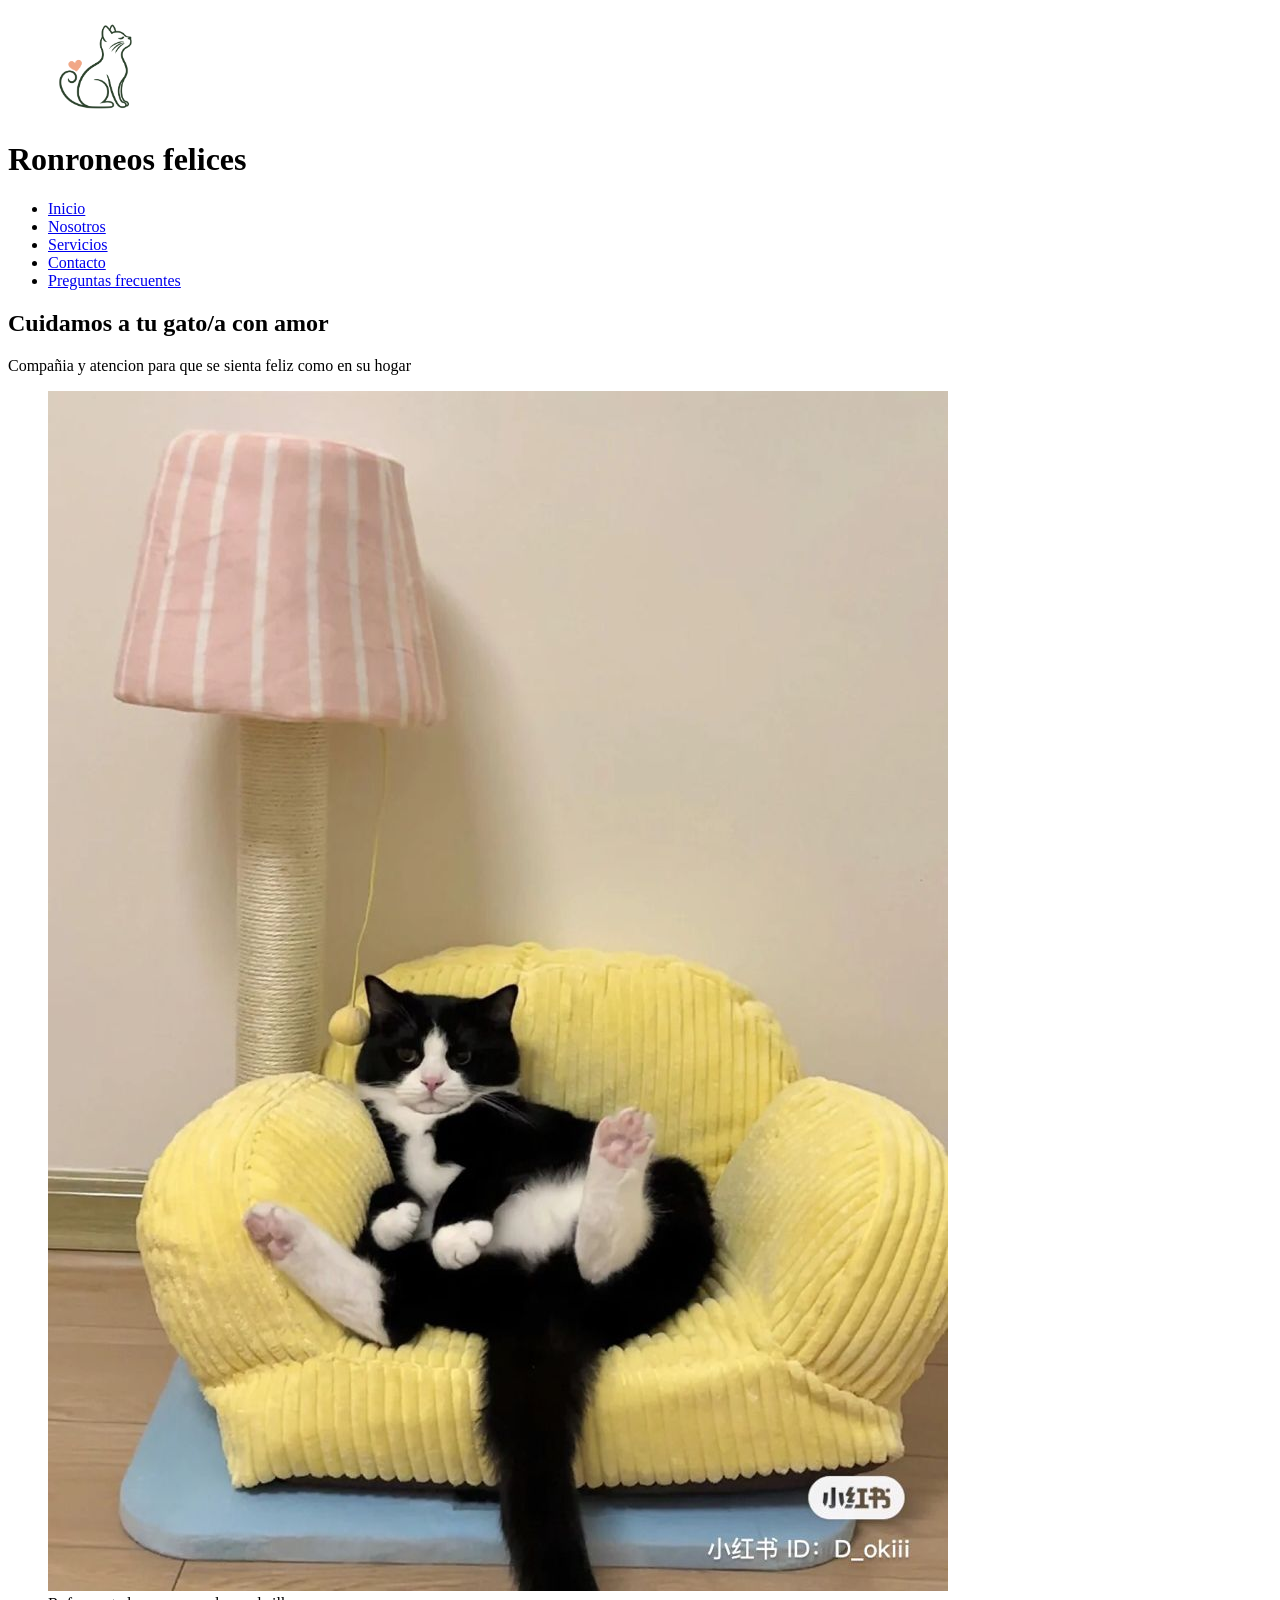
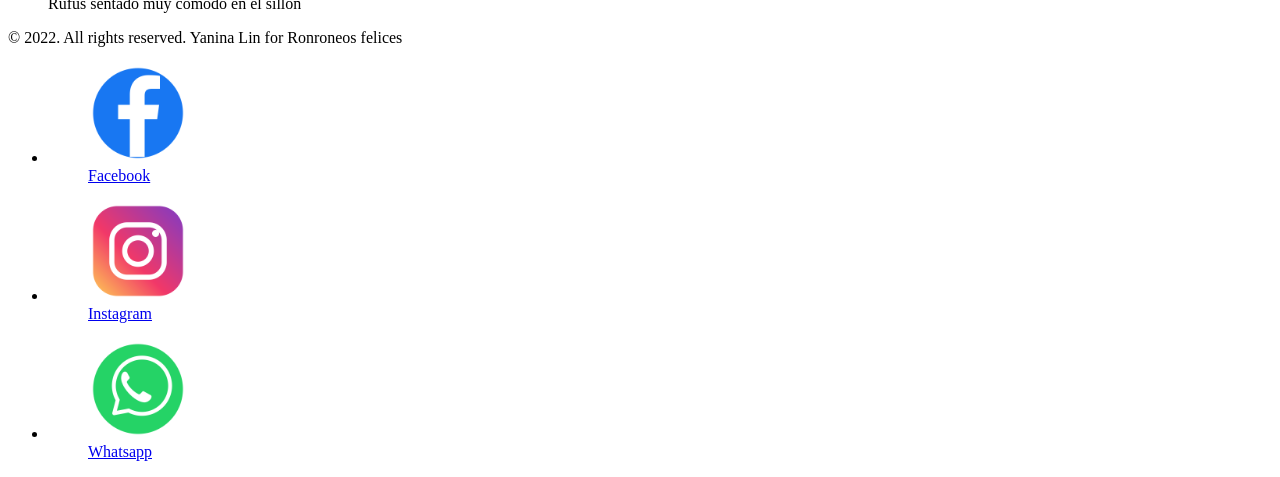
==== index.html @ 4c731172 "Sumo pag de preguntas frecuentes y figcaption" ====
<!DOCTYPE html>
<html lang="en">

<head>
    <meta charset="UTF-8">
    <meta name="viewport" content="width=device-width, initial-scale=1.0">
    <title>Ronroneos felices - Nuestro Sitio Web</title>
</head>

<body>
    <header>
        <figure>
            <img src="./img/logo-gatito.png" alt="" width="100" height="100">
        </figure>
        <h1>Ronroneos felices</h1>
        <nav>
            <ul>
                <li>
                    <a href="./index.html">Inicio</a>
                </li>
                <li>
                    <a href="./pages/nosotros.html">Nosotros</a>
                </li>
                <li>
                    <a href="./pages/servicios.html">Servicios</a>
                </li>
                <li>
                    <a href="./pages/contacto.html">Contacto</a>
                </li>
                <li>
                    <a href="./pages/preguntasfrecuentes.html"> Preguntas frecuentes</a>
                </li>
            </ul>
        </nav>
    </header>
    <main>
        <h2> Cuidamos a tu gato/a con amor</h2>
        <p> Compañia y atencion para que se sienta feliz como en su hogar</p>
        <figure>
            <img src=".//img/gato-en-sillon.jpg" alt="Un gato semi sentado descansando en un sillon amarillo" />
            <figcaption> Rufus sentado muy comodo en el sillon</figcaption>
        </figure>
    </main>
    <footer>
        <p>© 2022. All rights reserved. Yanina Lin for Ronroneos felices</p>
        <ul>
            <li>
                <a href="https://www.facebook.com/">
                    <figure>
                        <img src="./img/facebook.png" alt="logo de facebook" width="100" height="100">
                        <figcaption> Facebook</figcaption>
                    </figure>
                </a>
            </li>
            <li>
                <a href="https://www.instagram.com/">
                    <figure>
                        <img src="./img/instagram.png" alt="logo de instagram" width="100" height="100">
                        <figcaption> Instagram</figcaption>
                    </figure>
                </a>
            </li>
            <li>
                <a href="https://web.whatsapp.com/">
                    <figure>
                        <img src="./img/whatsapp.png" alt="logo de whatsapp" width="100" height="100">
                        <figcaption> Whatsapp</figcaption>
                    </figure>
                </a>
            </li>
        </ul>
    </footer>



</body>

</html>
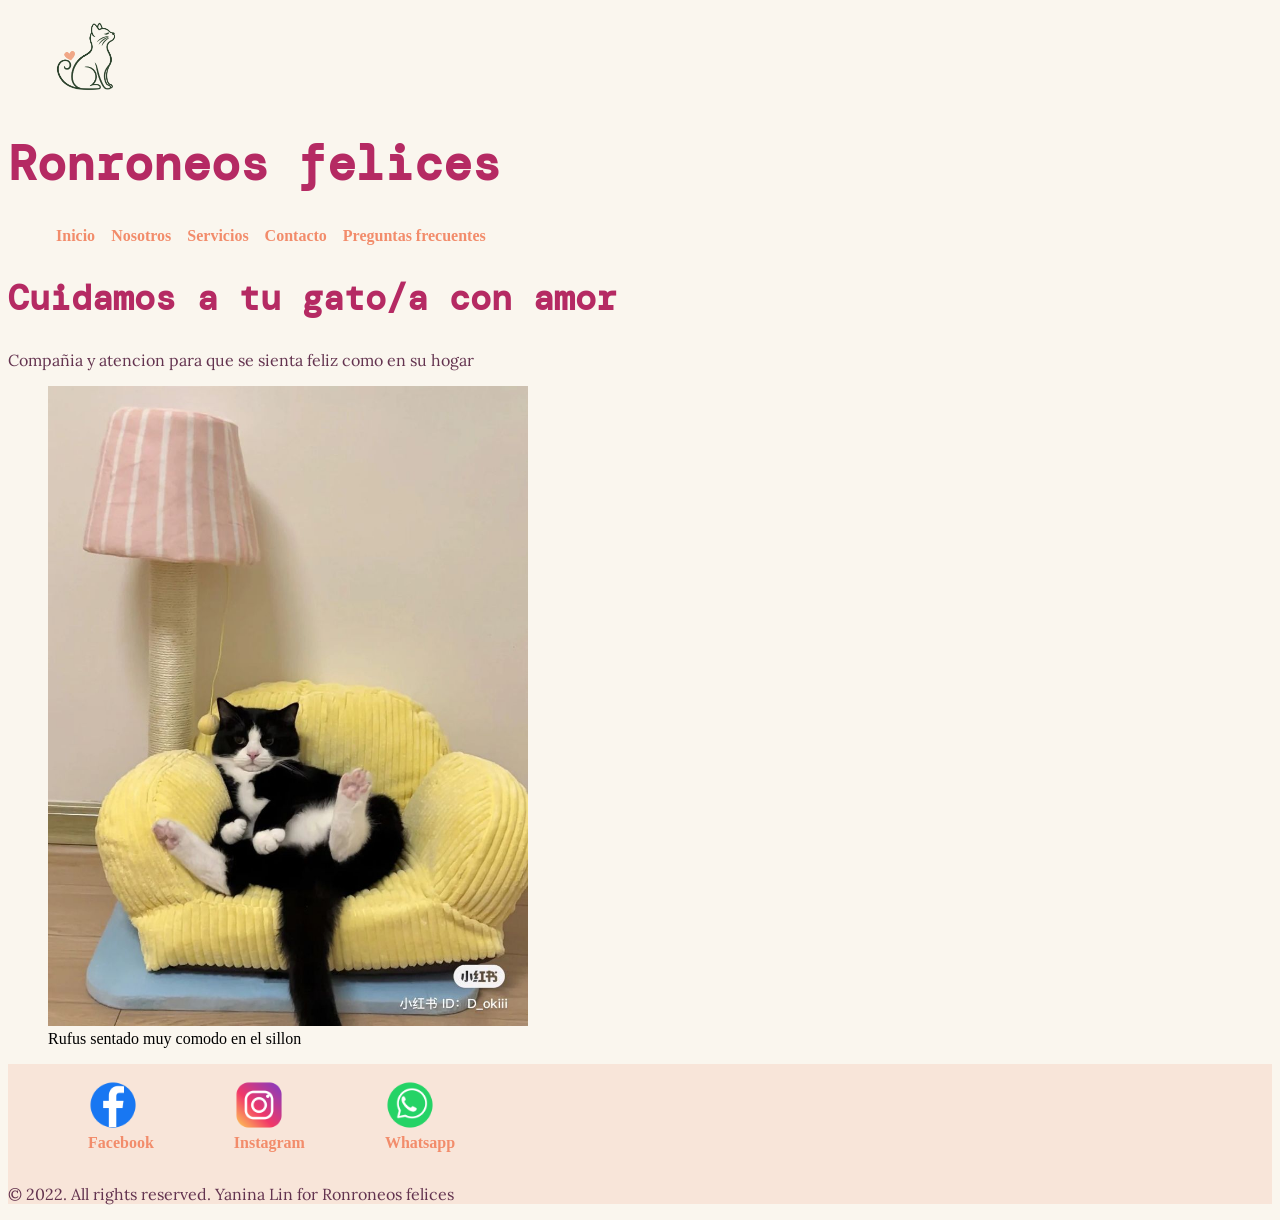
==== commit 5e03ddae: "estilo css" ====
--- a/index.html
+++ b/index.html
@@ -5,16 +5,17 @@
     <meta charset="UTF-8">
     <meta name="viewport" content="width=device-width, initial-scale=1.0">
     <title>Ronroneos felices - Nuestro Sitio Web</title>
+    <link rel="stylesheet" href="./style/style.css">
 </head>
 
 <body>
     <header>
         <figure>
-            <img src="./img/logo-gatito.png" alt="" width="100" height="100">
+            <img src="./img/logo-gatito.png" alt="logo de gato" class="logo">
         </figure>
         <h1>Ronroneos felices</h1>
         <nav>
-            <ul>
+            <ul class="menu-list">
                 <li>
                     <a href="./index.html">Inicio</a>
                 </li>
@@ -34,20 +35,25 @@
         </nav>
     </header>
     <main>
-        <h2> Cuidamos a tu gato/a con amor</h2>
-        <p> Compañia y atencion para que se sienta feliz como en su hogar</p>
-        <figure>
-            <img src=".//img/gato-en-sillon.jpg" alt="Un gato semi sentado descansando en un sillon amarillo" />
-            <figcaption> Rufus sentado muy comodo en el sillon</figcaption>
-        </figure>
+        <section>
+            <article>
+                <h2> Cuidamos a tu gato/a con amor</h2>
+                <p> Compañia y atencion para que se sienta feliz como en su hogar</p>
+                <figure>
+                    <img src=".//img/gato-en-sillon.jpg" alt="Un gato semi sentado descansando en un sillon amarillo"
+                        class="main-img" />
+                    <figcaption> Rufus sentado muy comodo en el sillon</figcaption>
+                </figure>
+            </article>
+        </section>
     </main>
-    <footer>
-        <p>© 2022. All rights reserved. Yanina Lin for Ronroneos felices</p>
-        <ul>
+    <footer class="footer">
+
+        <ul class="redes-list">
             <li>
                 <a href="https://www.facebook.com/">
                     <figure>
-                        <img src="./img/facebook.png" alt="logo de facebook" width="100" height="100">
+                        <img src="./img/facebook.png" alt="logo de facebook" class="redes" />
                         <figcaption> Facebook</figcaption>
                     </figure>
                 </a>
@@ -55,7 +61,7 @@
             <li>
                 <a href="https://www.instagram.com/">
                     <figure>
-                        <img src="./img/instagram.png" alt="logo de instagram" width="100" height="100">
+                        <img src="./img/instagram.png" alt="logo de instagram" class="redes" />
                         <figcaption> Instagram</figcaption>
                     </figure>
                 </a>
@@ -63,12 +69,13 @@
             <li>
                 <a href="https://web.whatsapp.com/">
                     <figure>
-                        <img src="./img/whatsapp.png" alt="logo de whatsapp" width="100" height="100">
+                        <img src="./img/whatsapp.png" alt="logo de whatsapp" class="redes" />
                         <figcaption> Whatsapp</figcaption>
                     </figure>
                 </a>
             </li>
         </ul>
+        <p>© 2022. All rights reserved. Yanina Lin for Ronroneos felices</p>
     </footer>
 
 
--- a/style/style.css
+++ b/style/style.css
@@ -0,0 +1,105 @@
+@import url('https://fonts.googleapis.com/css2?family=DM+Mono:ital,wght@0,300;0,400;0,500;1,300;1,400;1,500&family=Lora:ital,wght@0,400..700;1,400..700&display=swap');
+
+/* variables globales */
+:root {
+    --font-ppal: 'DM Mono', sans-serif;
+    --font-sec: 'Lora', arial;
+    --bg-ppal: #FAF6EE;
+    /* Crema: fondo principal */
+    --bg-sec: #F8E5D9;
+    /* Durazno claro: fondo del footer */
+    --titles: #B52A63;
+    /* Rosa frambuesa: títulos y menú */
+    --text: #63334F;
+    /* Ciruela: párrafos y pies de foto */
+    --accent: #F28C6B;
+    /* Coral suave: subrayados y detalles */
+}
+
+/* Reset */
+body {
+    background-color: var(--bg-ppal);
+}
+
+a {
+    color: var(--accent);
+    text-decoration: none;
+}
+
+/* titulos */
+h1,
+h2,
+h3 {
+    font-family: var(--font-ppal);
+    color: var(--titles);
+}
+
+h1 {
+    font-size: 3rem;
+}
+
+h2 {
+    font-size: 2.2rem;
+}
+
+h3 {
+    font-size: 2rem;
+}
+
+/* textos */
+p {
+    font-family: var(--font-sec);
+    color: var(--text);
+    font: size 1.1rem;
+}
+
+/* quitar lista */
+ul {
+    list-style: none;
+}
+
+/* preguntas frecuentes */
+.preguntasfrecuentes {
+    padding: 0 24px;
+}
+
+/* tamaño de imagen */
+.logo {
+    width: 80px;
+    height: auto;
+}
+
+.main-img {
+    width: 480px;
+    height: auto;
+}
+
+
+/* header */
+.menu-list {
+    display: flex;
+}
+
+.menu-list a {
+    padding: 0.5rem;
+    font-weight: 600;
+}
+
+/* footer */
+.redes {
+    width: 50px;
+    height: auto;
+}
+
+.redes-list {
+    display: flex;
+}
+
+.redes-list a {
+    font-weight: 600;
+
+}
+
+.footer {
+    background-color: var(--bg-sec);
+}
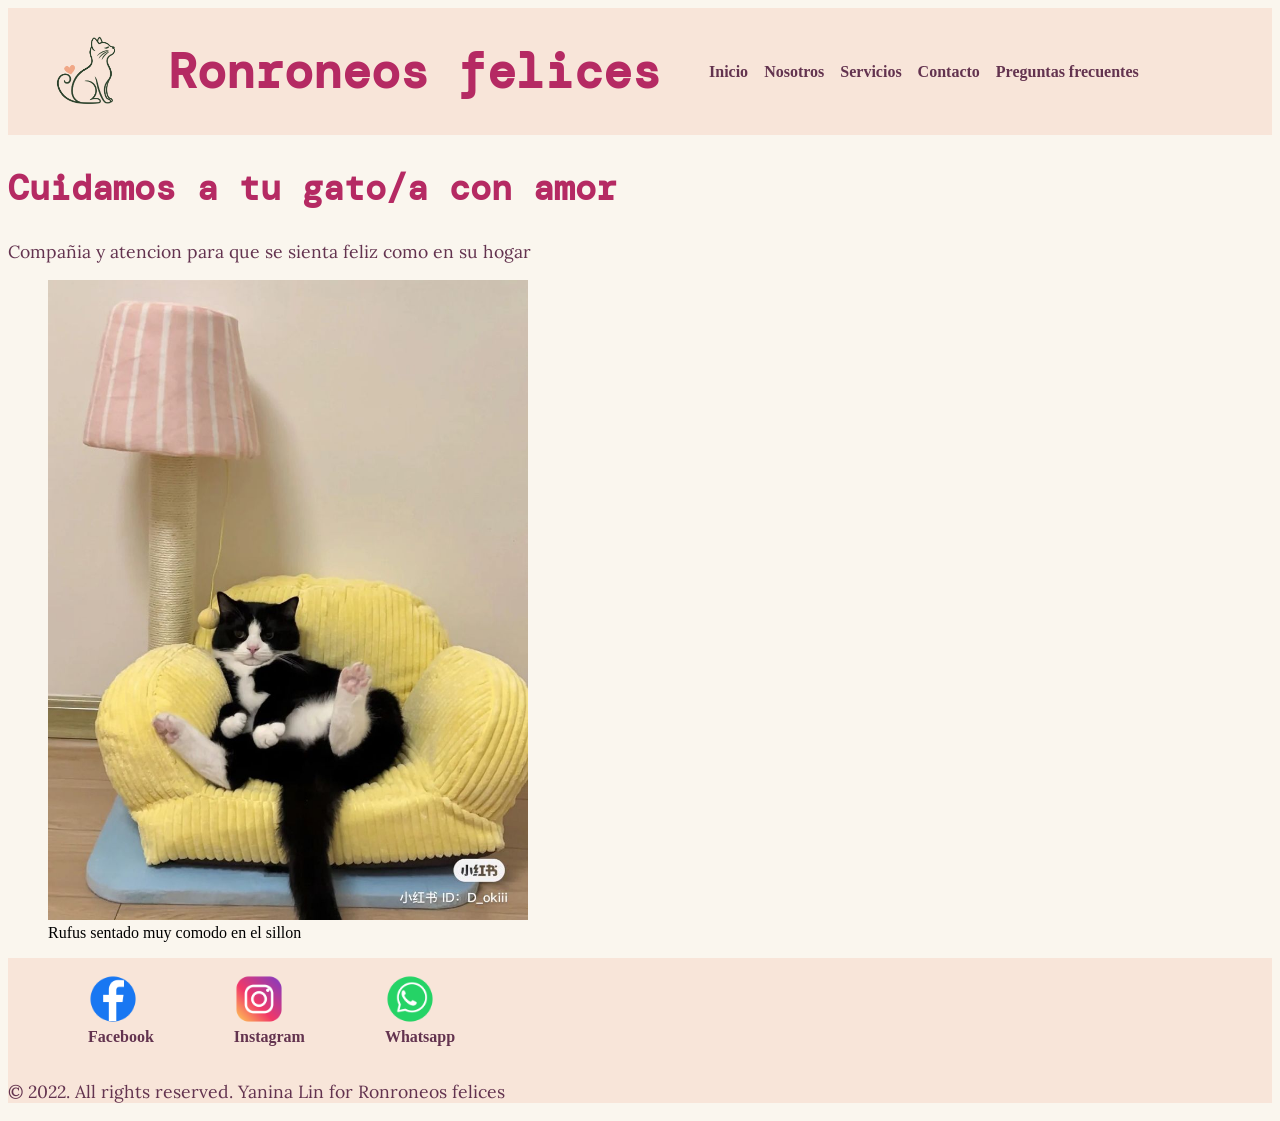
==== commit 91ed150c: "mejoras de estilos" ====
--- a/index.html
+++ b/index.html
@@ -5,11 +5,11 @@
     <meta charset="UTF-8">
     <meta name="viewport" content="width=device-width, initial-scale=1.0">
     <title>Ronroneos felices - Nuestro Sitio Web</title>
-    <link rel="stylesheet" href="./style/style.css">
+    <link rel="stylesheet" href="./style/styles.css">
 </head>
 
 <body>
-    <header>
+    <header class="menu">
         <figure>
             <img src="./img/logo-gatito.png" alt="logo de gato" class="logo">
         </figure>
--- a/style/styles.css
+++ b/style/styles.css
@@ -0,0 +1,115 @@
+@import url('https://fonts.googleapis.com/css2?family=DM+Mono:ital,wght@0,300;0,400;0,500;1,300;1,400;1,500&family=Lora:ital,wght@0,400..700;1,400..700&display=swap');
+
+/* variables globales */
+:root {
+    --font-ppal: 'DM Mono', monospace;
+    --font-sec: 'Lora', serif;
+    --bg-ppal: #FAF6EE;
+    /* Crema: fondo principal */
+    --bg-sec: #F8E5D9;
+    /* Durazno claro: fondo del footer */
+    --titles: #B52A63;
+    /* Rosa frambuesa: títulos y menú */
+    --text: #63334F;
+    /* Ciruela: párrafos y pies de foto */
+    --accent: #F28C6B;
+    /* Coral suave: subrayados y detalles */
+    --links: #63334F;
+    /* Violeta intenso: distingue los enlaces de los títulos */
+}
+
+/* Reset */
+body {
+    background-color: var(--bg-ppal);
+}
+
+a {
+    color: var(--links);
+    text-decoration: none;
+}
+
+/* titulos */
+h1,
+h2,
+h3 {
+    font-family: var(--font-ppal);
+    color: var(--titles);
+}
+
+h1 {
+    font-size: 3rem;
+    font-weight: 700;
+}
+
+h2 {
+    font-size: 2.2rem;
+}
+
+h3 {
+    font-size: 2rem;
+}
+
+/* textos */
+p {
+    font-family: var(--font-sec);
+    color: var(--text);
+    font-size: 1.1rem;
+}
+
+/* quitar lista */
+ul {
+    list-style: none;
+}
+
+/* preguntas frecuentes */
+.preguntasfrecuentes {
+    padding: 0 24px;
+}
+
+/* tamaño de imagen */
+.logo {
+    width: 80px;
+    height: auto;
+}
+
+.main-img {
+    width: 480px;
+    height: auto;
+}
+
+
+/* header */
+.menu {
+    background-color: var(--bg-sec);
+    display: flex;
+    align-items: center;
+    /* Menu alineado verticalmente */
+}
+
+.menu-list {
+    display: flex;
+}
+
+.menu-list a {
+    padding: 0.5rem;
+    font-weight: 600;
+}
+
+/* footer */
+.redes {
+    width: 50px;
+    height: auto;
+}
+
+.redes-list {
+    display: flex;
+}
+
+.redes-list a {
+    font-weight: 600;
+
+}
+
+.footer {
+    background-color: var(--bg-sec);
+}
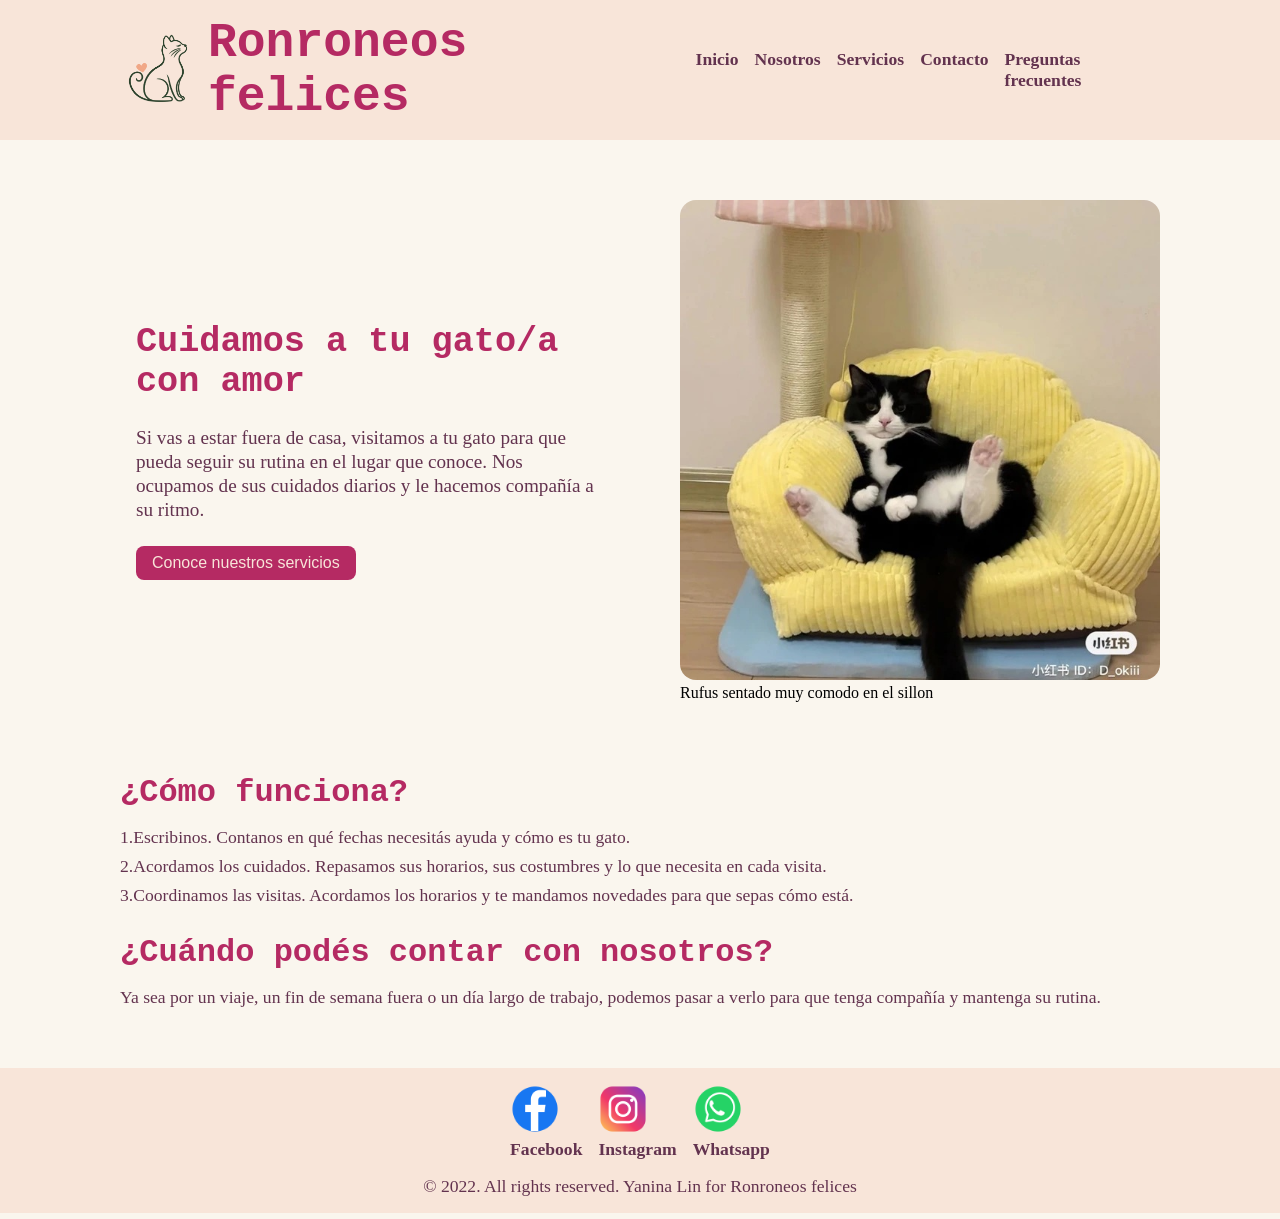
==== commit dc9d0604: "box model-flex box" ====
--- a/index.html
+++ b/index.html
@@ -1,19 +1,21 @@
 <!DOCTYPE html>
-<html lang="en">
+<html lang="es">
 
 <head>
     <meta charset="UTF-8">
     <meta name="viewport" content="width=device-width, initial-scale=1.0">
     <title>Ronroneos felices - Nuestro Sitio Web</title>
-    <link rel="stylesheet" href="./style/styles.css">
+    <link rel="stylesheet" href="./styles/styles.css">
 </head>
 
 <body>
     <header class="menu">
-        <figure>
-            <img src="./img/logo-gatito.png" alt="logo de gato" class="logo">
-        </figure>
-        <h1>Ronroneos felices</h1>
+        <div class="logo-title">
+            <figure>
+                <img src="./img/logo-gatito.png" alt="logo de gato" class="logo">
+            </figure>
+            <h1>Ronroneos felices</h1>
+        </div>
         <nav>
             <ul class="menu-list">
                 <li>
@@ -36,15 +38,34 @@
     </header>
     <main>
         <section>
-            <article>
-                <h2> Cuidamos a tu gato/a con amor</h2>
-                <p> Compañia y atencion para que se sienta feliz como en su hogar</p>
+            <article class="main-content">
+                <div class="info">
+                    <h2> Cuidamos a tu gato/a con amor</h2>
+                    <p class="info-text">Si vas a estar fuera de casa, visitamos a tu gato para que pueda seguir su
+                        rutina en el lugar
+                        que conoce. Nos ocupamos de sus cuidados diarios y le hacemos compañía a su ritmo.</p>
+                    <button class=" main-button"> Conoce nuestros servicios</button>
+                </div>
                 <figure>
                     <img src=".//img/gato-en-sillon.jpg" alt="Un gato semi sentado descansando en un sillon amarillo"
                         class="main-img" />
                     <figcaption> Rufus sentado muy comodo en el sillon</figcaption>
                 </figure>
             </article>
+            <div class="sec-content">
+                <h3 class="content-title">¿Cómo funciona?</h3>
+                <ul class="list-como-funciona">
+                    <li>1.Escribinos. Contanos en qué fechas necesitás ayuda y cómo es tu gato.</li>
+                    <li>2.Acordamos los cuidados. Repasamos sus horarios, sus costumbres y lo que necesita en cada
+                        visita.</li>
+                    <li>3.Coordinamos las visitas. Acordamos los horarios y te mandamos novedades para que sepas
+                        cómo está.</li>
+                </ul>
+                <h3 class="content-title">¿Cuándo podés contar con nosotros?</h3>
+                <p>Ya sea por un viaje, un fin de semana fuera o un día largo de trabajo, podemos pasar a verlo para
+                    que tenga compañía y mantenga su rutina.</p>
+            </div>
+
         </section>
     </main>
     <footer class="footer">
--- a/styles/styles.css
+++ b/styles/styles.css
@@ -0,0 +1,251 @@
+/* configuracion global */
+* {
+    margin: 0;
+    padding: 0;
+    box-sizing: border-box;
+
+}
+
+/* Estilo de fuente */
+@import url('https://fonts.googleapis.com/css2?family=DM+Mono:ital,wght@0,300;0,400;0,500;1,300;1,400;1,500&family=Lora:ital,wght@0,400..700;1,400..700&display=swap');
+
+
+/* Reset */
+body {
+    background-color: #faf6eE;
+}
+
+a {
+    color: #63334F;
+    text-decoration: none;
+}
+
+/* Main */
+/* tamaño de imagen */
+.logo {
+    width: 80px;
+    height: auto;
+    margin: 0;
+}
+
+/* Main inicio*/
+.main-button {
+    background-color: #B52A63;
+    color: #F8E5D9;
+    border: none;
+    padding: 8px 16px;
+    border-radius: 8px;
+    width: fit-content;
+    font-size: 1rem;
+}
+
+/* Ordeno contenido del main*/
+.main-content {
+    display: flex;
+    padding: 60px 120px;
+    gap: 60px;
+    justify-content: space-between;
+    align-items: center;
+}
+
+.sec-content {
+    padding: 0px 120px 60px 120px;
+    display: flex;
+    flex-direction: column;
+    gap: 16px;
+}
+
+.content-title {
+    margin-top: 12px;
+}
+
+.info {
+    padding: 16px;
+    display: flex;
+    flex-direction: column;
+    gap: 24px;
+}
+
+.info-text {
+    font-size: 1.2rem;
+    line-height: 1.5rem;
+
+}
+
+/* Como funciona */
+.list-como-funciona {
+    display: flex;
+    flex-direction: column;
+    gap: 8px;
+}
+
+
+/* titulos */
+h1,
+h2,
+h3 {
+    font-family: 'DM Mono', monospace;
+    color: #B52A63;
+}
+
+h1 {
+    font-size: 3rem;
+    font-weight: 700;
+}
+
+h2 {
+    font-size: 2.2rem;
+}
+
+h3 {
+    font-size: 2rem;
+}
+
+/* textos */
+p,
+li,
+a {
+    font-family: 'Lora', serif;
+    color: #63334F;
+    font-size: 1.1rem;
+
+}
+
+/* quitar lista */
+ul {
+    list-style: none;
+}
+
+/* preguntas frecuentes */
+.preguntasfrecuentes {
+    padding: 0 24px;
+}
+
+
+/* imagen de rufus */
+.main-img {
+    width: 480px;
+    height: auto;
+    box-sizing: border-box;
+    border-radius: 16px;
+}
+
+
+
+/* header */
+/* Menu alineado verticalmente */
+.menu {
+    background-color: #F8E5D9;
+    display: flex;
+    justify-content: space-between;
+    align-items: center;
+    padding: 16px 120px;
+}
+
+/* titulo y logo juntos */
+.logo-title {
+    display: flex;
+    align-items: center;
+    gap: 8px;
+}
+
+/* espacio entre los menu */
+.menu-list {
+    display: flex;
+    gap: 16px;
+
+}
+
+.menu-list a {
+    display: inline-block;
+    font-weight: 600;
+}
+
+/* main nosotros */
+
+.pareja {
+    padding: 0px 120px 60px 120px;
+    display: flex;
+    justify-content: space-between;
+    padding: 100px 200px;
+    gap: 32px;
+}
+
+.imgpareja {
+    width: 480px;
+    height: auto;
+    box-sizing: border-box;
+    border-radius: 16px;
+
+}
+
+.parejatexto {
+    display: flex;
+    flex-direction: column;
+    gap: 16px;
+    padding: 30px;
+}
+
+/* main de contacto */
+.contacto {
+    display: flex;
+    justify-content: space-between;
+    padding: 100px 200px;
+    gap: 32px;
+}
+
+.imgcontacto {
+    width: 280px;
+    height: auto;
+    box-sizing: border-box;
+}
+
+.contactotext {
+    display: flex;
+    flex-direction: column;
+    gap: 16px;
+    padding: 30px;
+}
+
+.list-servicios {
+    display: flex;
+    flex-direction: column;
+    gap: 16px;
+}
+
+/* main servicios */
+.gato-rosa {
+    width: 480px;
+    height: auto;
+    box-sizing: border-box;
+    border-radius: 16px;
+}
+
+.reverse {
+    flex-direction: row-reverse;
+}
+
+/* footer */
+.redes {
+    width: 50px;
+    height: auto;
+}
+
+.redes-list {
+    display: flex;
+    gap: 16px;
+}
+
+.redes-list a {
+    font-weight: 600;
+
+}
+
+.footer {
+    display: flex;
+    background-color: #F8E5D9;
+    flex-direction: column;
+    align-items: center;
+    gap: 16px;
+    padding: 16px;
+}
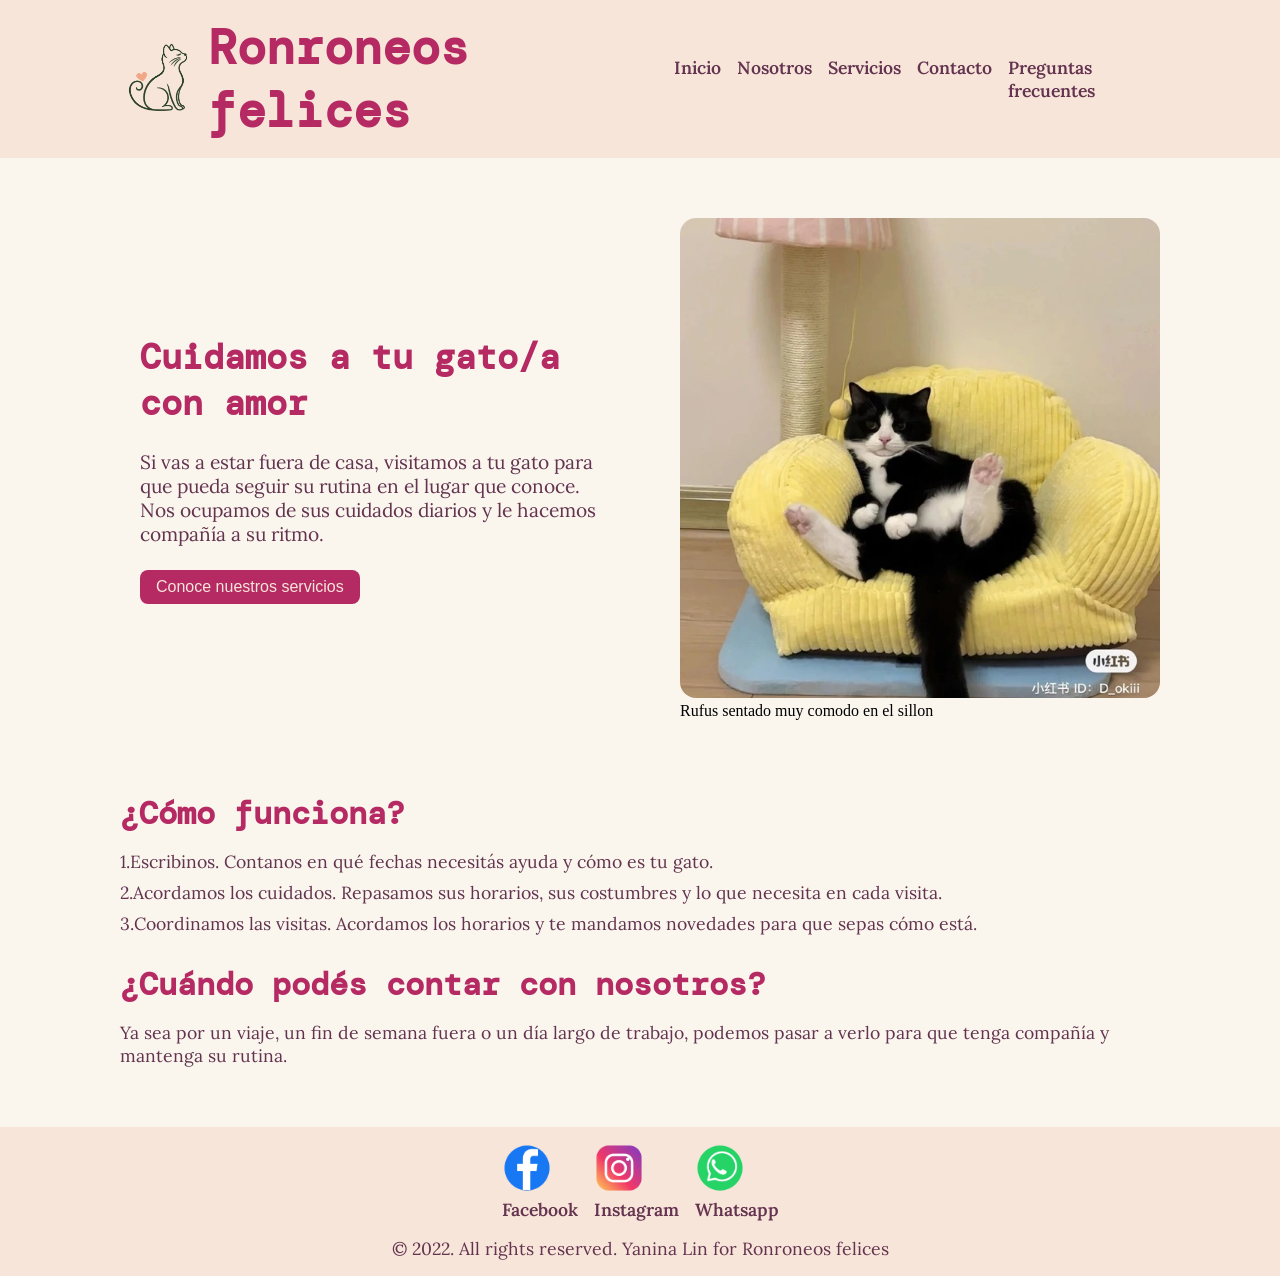
==== commit c1ddfcc2: "correcion footer y main" ====
--- a/index.html
+++ b/index.html
@@ -9,7 +9,7 @@
 </head>
 
 <body>
-    <header class="menu">
+    <header>
         <div class="logo-title">
             <figure>
                 <img src="./img/logo-gatito.png" alt="logo de gato" class="logo">
@@ -68,7 +68,7 @@
 
         </section>
     </main>
-    <footer class="footer">
+    <footer>
 
         <ul class="redes-list">
             <li>
--- a/styles/styles.css
+++ b/styles/styles.css
@@ -1,3 +1,6 @@
+/* Estilo de fuente */
+@import url('https://fonts.googleapis.com/css2?family=DM+Mono:ital,wght@0,300;0,400;0,500;1,300;1,400;1,500&family=Lora:ital,wght@0,400..700;1,400..700&display=swap');
+
 /* configuracion global */
 * {
     margin: 0;
@@ -6,11 +9,7 @@
 
 }
 
-/* Estilo de fuente */
-@import url('https://fonts.googleapis.com/css2?family=DM+Mono:ital,wght@0,300;0,400;0,500;1,300;1,400;1,500&family=Lora:ital,wght@0,400..700;1,400..700&display=swap');
-
-
-/* Reset */
+/* Color del fondo-letras-titulos*/
 body {
     background-color: #faf6eE;
 }
@@ -20,12 +19,76 @@
     text-decoration: none;
 }
 
-/* Main */
-/* tamaño de imagen */
+/* tamaño del logo*/
 .logo {
     width: 80px;
     height: auto;
     margin: 0;
+}
+
+/* titulos */
+h1,
+h2,
+h3 {
+    font-family: 'DM Mono', monospace;
+    color: #B52A63;
+}
+
+h1 {
+    font-size: 3rem;
+    font-weight: 700;
+}
+
+h2 {
+    font-size: 2.2rem;
+}
+
+h3 {
+    font-size: 2rem;
+}
+
+/* textos */
+p,
+li,
+a {
+    font-family: 'Lora', serif;
+    color: #63334F;
+    font-size: 1.1rem;
+
+}
+
+/* quitar lista */
+ul {
+    list-style: none;
+}
+
+/* header */
+/* Menu alineado verticalmente */
+header {
+    background-color: #F8E5D9;
+    display: flex;
+    justify-content: space-between;
+    align-items: center;
+    padding: 16px 120px;
+}
+
+/* titulo y logo juntos */
+.logo-title {
+    display: flex;
+    align-items: center;
+    gap: 8px;
+}
+
+/* espacio entre los menu */
+.menu-list {
+    display: flex;
+    gap: 16px;
+
+}
+
+.menu-list a {
+    display: inline-block;
+    font-weight: 600;
 }
 
 /* Main inicio*/
@@ -60,7 +123,7 @@
 }
 
 .info {
-    padding: 16px;
+    padding: 20px;
     display: flex;
     flex-direction: column;
     gap: 24px;
@@ -80,48 +143,6 @@
 }
 
 
-/* titulos */
-h1,
-h2,
-h3 {
-    font-family: 'DM Mono', monospace;
-    color: #B52A63;
-}
-
-h1 {
-    font-size: 3rem;
-    font-weight: 700;
-}
-
-h2 {
-    font-size: 2.2rem;
-}
-
-h3 {
-    font-size: 2rem;
-}
-
-/* textos */
-p,
-li,
-a {
-    font-family: 'Lora', serif;
-    color: #63334F;
-    font-size: 1.1rem;
-
-}
-
-/* quitar lista */
-ul {
-    list-style: none;
-}
-
-/* preguntas frecuentes */
-.preguntasfrecuentes {
-    padding: 0 24px;
-}
-
-
 /* imagen de rufus */
 .main-img {
     width: 480px;
@@ -131,44 +152,14 @@
 }
 
 
-
-/* header */
-/* Menu alineado verticalmente */
-.menu {
-    background-color: #F8E5D9;
+/* main nosotros */
+
+.pareja {
     display: flex;
     justify-content: space-between;
-    align-items: center;
-    padding: 16px 120px;
-}
-
-/* titulo y logo juntos */
-.logo-title {
-    display: flex;
-    align-items: center;
-    gap: 8px;
-}
-
-/* espacio entre los menu */
-.menu-list {
-    display: flex;
-    gap: 16px;
-
-}
-
-.menu-list a {
-    display: inline-block;
-    font-weight: 600;
-}
-
-/* main nosotros */
-
-.pareja {
-    padding: 0px 120px 60px 120px;
-    display: flex;
-    justify-content: space-between;
-    padding: 100px 200px;
-    gap: 32px;
+    padding: 100px 120px;
+    gap: 60px;
+    align-items: center;
 }
 
 .imgpareja {
@@ -182,31 +173,10 @@
 .parejatexto {
     display: flex;
     flex-direction: column;
-    gap: 16px;
-    padding: 30px;
+    gap: 20px;
 }
 
 /* main de contacto */
-.contacto {
-    display: flex;
-    justify-content: space-between;
-    padding: 100px 200px;
-    gap: 32px;
-}
-
-.imgcontacto {
-    width: 280px;
-    height: auto;
-    box-sizing: border-box;
-}
-
-.contactotext {
-    display: flex;
-    flex-direction: column;
-    gap: 16px;
-    padding: 30px;
-}
-
 .list-servicios {
     display: flex;
     flex-direction: column;
@@ -214,13 +184,6 @@
 }
 
 /* main servicios */
-.gato-rosa {
-    width: 480px;
-    height: auto;
-    box-sizing: border-box;
-    border-radius: 16px;
-}
-
 .reverse {
     flex-direction: row-reverse;
 }
@@ -241,7 +204,7 @@
 
 }
 
-.footer {
+footer {
     display: flex;
     background-color: #F8E5D9;
     flex-direction: column;
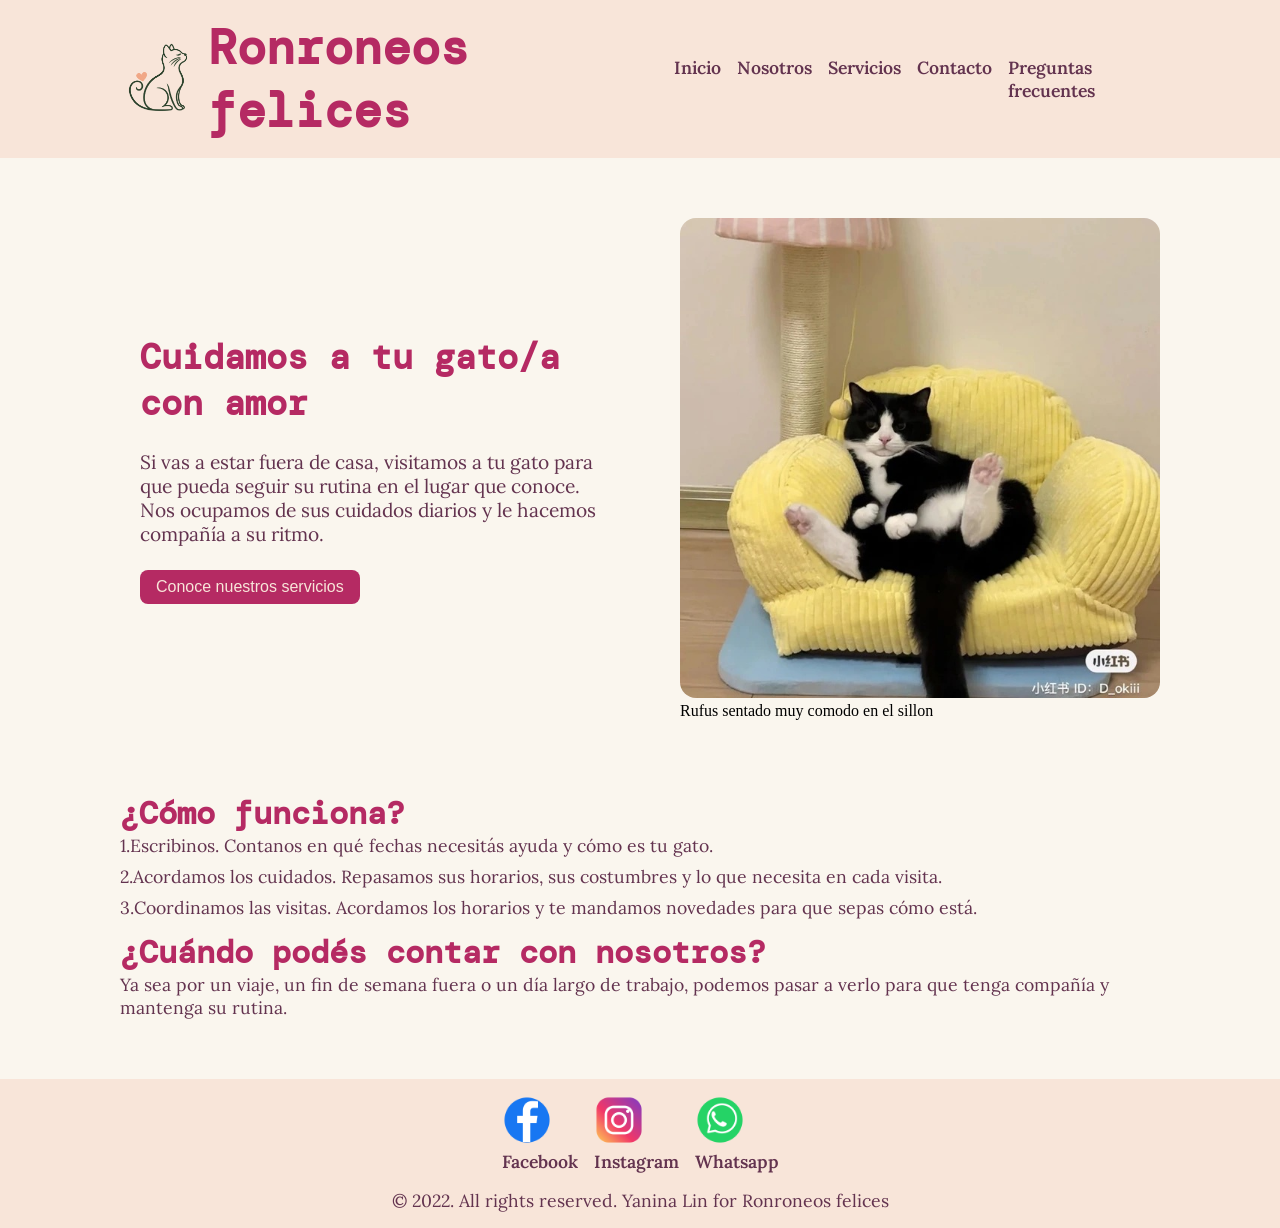
==== commit 14c83f94: "grid" ====
--- a/index.html
+++ b/index.html
@@ -46,25 +46,26 @@
                         que conoce. Nos ocupamos de sus cuidados diarios y le hacemos compañía a su ritmo.</p>
                     <button class=" main-button"> Conoce nuestros servicios</button>
                 </div>
-                <figure>
+                <figure class="main-img-container">
                     <img src=".//img/gato-en-sillon.jpg" alt="Un gato semi sentado descansando en un sillon amarillo"
                         class="main-img" />
                     <figcaption> Rufus sentado muy comodo en el sillon</figcaption>
                 </figure>
+                <div class="content">
+                    <h3 class="content-title">¿Cómo funciona?</h3>
+                    <ul class="list-como-funciona">
+                        <li>1.Escribinos. Contanos en qué fechas necesitás ayuda y cómo es tu gato.</li>
+                        <li>2.Acordamos los cuidados. Repasamos sus horarios, sus costumbres y lo que necesita en cada
+                            visita.</li>
+                        <li>3.Coordinamos las visitas. Acordamos los horarios y te mandamos novedades para que sepas
+                            cómo está.</li>
+                    </ul>
+                    <h3 class="content-title">¿Cuándo podés contar con nosotros?</h3>
+                    <p>Ya sea por un viaje, un fin de semana fuera o un día largo de trabajo, podemos pasar a verlo para
+                        que tenga compañía y mantenga su rutina.</p>
+                </div>
+
             </article>
-            <div class="sec-content">
-                <h3 class="content-title">¿Cómo funciona?</h3>
-                <ul class="list-como-funciona">
-                    <li>1.Escribinos. Contanos en qué fechas necesitás ayuda y cómo es tu gato.</li>
-                    <li>2.Acordamos los cuidados. Repasamos sus horarios, sus costumbres y lo que necesita en cada
-                        visita.</li>
-                    <li>3.Coordinamos las visitas. Acordamos los horarios y te mandamos novedades para que sepas
-                        cómo está.</li>
-                </ul>
-                <h3 class="content-title">¿Cuándo podés contar con nosotros?</h3>
-                <p>Ya sea por un viaje, un fin de semana fuera o un día largo de trabajo, podemos pasar a verlo para
-                    que tenga compañía y mantenga su rutina.</p>
-            </div>
 
         </section>
     </main>
--- a/styles/styles.css
+++ b/styles/styles.css
@@ -104,19 +104,15 @@
 
 /* Ordeno contenido del main*/
 .main-content {
-    display: flex;
+    display: grid;
+    grid-template-areas: "info img"
+        "content content";
     padding: 60px 120px;
     gap: 60px;
     justify-content: space-between;
     align-items: center;
 }
 
-.sec-content {
-    padding: 0px 120px 60px 120px;
-    display: flex;
-    flex-direction: column;
-    gap: 16px;
-}
 
 .content-title {
     margin-top: 12px;
@@ -127,6 +123,11 @@
     display: flex;
     flex-direction: column;
     gap: 24px;
+    grid-area: info;
+}
+
+.content {
+    grid-area: content;
 }
 
 .info-text {
@@ -151,13 +152,17 @@
     border-radius: 16px;
 }
 
+.main-img-container {
+    grid-area: img;
+}
+
 
 /* main nosotros */
 
-.pareja {
+.sec-content {
     display: flex;
     justify-content: space-between;
-    padding: 100px 120px;
+
     gap: 60px;
     align-items: center;
 }
